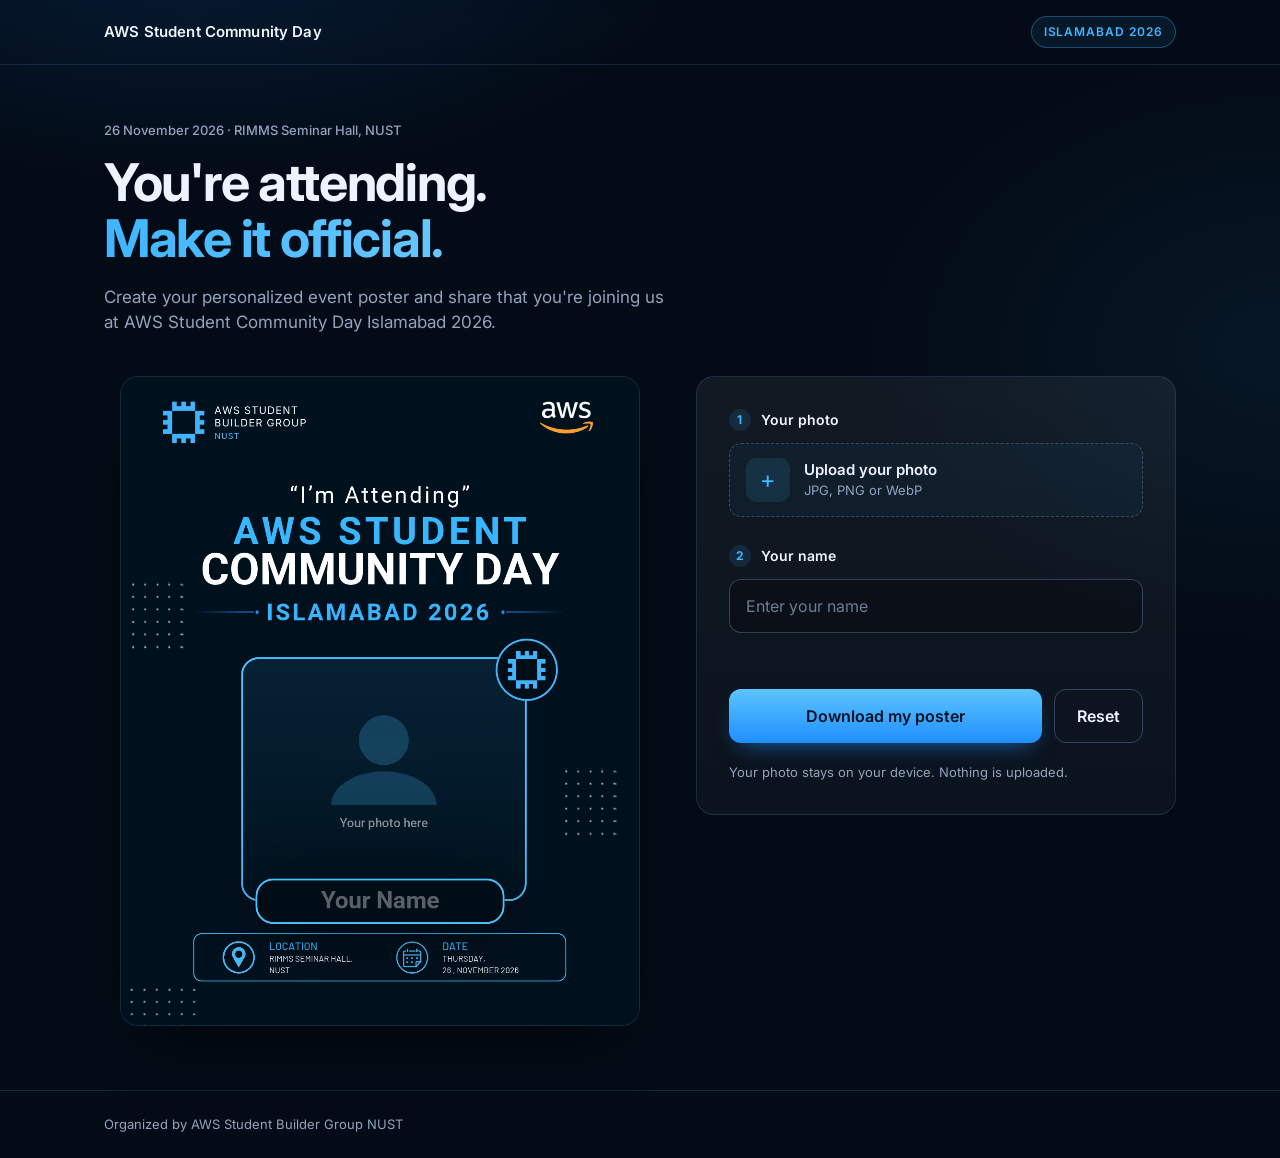
==== scd-poster/index.html @ babbc4ca "feat: add SCD Islamabad 2026 attendee poster generator at /scd-poster" ====
<!doctype html>
<html lang="en">
<head>
  <meta charset="utf-8">
  <script>
    /* Relative asset paths need a trailing slash: /scd-poster -> /scd-poster/ */
    if (/\/scd-poster$/.test(location.pathname)) {
      location.replace(location.pathname + '/' + location.search + location.hash);
    }
  </script>
  <meta name="viewport" content="width=device-width, initial-scale=1">
  <title>I'm Attending · AWS Student Community Day Islamabad 2026</title>
  <meta name="description" content="Create your personalized “I'm Attending” poster for AWS Student Community Day Islamabad 2026.">
  <meta name="theme-color" content="#030b16">
  <meta property="og:title" content="I'm attending AWS Student Community Day Islamabad 2026">
  <meta property="og:description" content="Create your personalized event poster in seconds.">
  <link rel="icon" href="../images/favicon.svg" type="image/svg+xml">

  <link rel="preload" href="assets/poster-background.png" as="image">
  <link rel="preload" href="assets/poster-overlay.png" as="image">

  <link rel="preconnect" href="https://fonts.googleapis.com">
  <link rel="preconnect" href="https://fonts.gstatic.com" crossorigin>
  <link rel="stylesheet" href="https://fonts.googleapis.com/css2?family=Inter:wght@400;500;600;700&family=Roboto:wght@700&display=swap">

  <link rel="stylesheet" href="style.css">
  <script src="script.js" defer></script>
</head>
<body>
  <header class="site-header">
    <div class="container header-inner">
      <a class="brand" href="../">AWS Student Community Day</a>
      <span class="event-tag">Islamabad 2026</span>
    </div>
  </header>

  <main class="container">
    <section class="intro">
      <p class="eyebrow">26 November 2026 · RIMMS Seminar Hall, NUST</p>
      <h1>You're attending. <span>Make it official.</span></h1>
      <p class="lede">Create your personalized event poster and share that you're joining us at AWS Student Community Day Islamabad 2026.</p>
    </section>

    <section class="generator" aria-label="Poster generator">
      <div class="preview">
        <div class="poster-frame" id="posterFrame">
          <canvas id="posterCanvas" width="1080" height="1350" role="img" aria-label="Preview of your personalized poster"></canvas>
          <div class="photo-handle" id="photoHandle" tabindex="0" role="button" aria-label="Upload your photo"></div>
        </div>
      </div>

      <form class="panel" id="posterForm" novalidate>
        <div class="field">
          <span class="field-label" id="photoLabel"><span class="step">1</span> Your photo</span>
          <input type="file" id="photoInput" class="visually-hidden" accept="image/jpeg,image/png,image/webp" tabindex="-1" aria-labelledby="photoLabel">

          <button type="button" class="upload" id="uploadButton">
            <span class="upload-icon" aria-hidden="true">+</span>
            <span class="upload-text">
              <strong>Upload your photo</strong>
              <small>JPG, PNG or WebP</small>
            </span>
          </button>

          <div class="upload-filled" id="uploadFilled" hidden>
            <img id="photoThumb" alt="" width="48" height="48">
            <span class="upload-text">
              <strong>Photo added</strong>
              <small id="photoFileName"></small>
            </span>
            <button type="button" class="btn-ghost" id="changePhotoButton">Change</button>
          </div>

          <p class="hint" id="positionHint" hidden>
            Drag the photo on the poster to adjust it.
            <button type="button" class="link-button" id="recenterButton">Re-center</button>
          </p>
        </div>

        <div class="field">
          <label class="field-label" for="nameInput"><span class="step">2</span> Your name</label>
          <input type="text" id="nameInput" class="text-input" placeholder="Enter your name" maxlength="40" autocomplete="name" autocapitalize="words" spellcheck="false" enterkeyhint="done" aria-describedby="formMessage">
        </div>

        <p class="message" id="formMessage" role="status" aria-live="polite"></p>

        <div class="actions">
          <button type="submit" class="btn-primary" id="downloadButton">Download my poster</button>
          <button type="button" class="btn-secondary" id="resetButton">Reset</button>
        </div>

        <p class="privacy">Your photo stays on your device. Nothing is uploaded.</p>
      </form>
    </section>
  </main>

  <footer class="site-footer">
    <div class="container">Organized by AWS Student Builder Group NUST</div>
  </footer>
</body>
</html>
---- scd-poster/style.css ----
:root {
  --bg: #030b16;
  --bg-2: #071526;
  --surface: rgba(255, 255, 255, 0.035);
  --surface-2: rgba(255, 255, 255, 0.06);
  --border: rgba(148, 190, 255, 0.14);
  --border-strong: rgba(148, 190, 255, 0.28);
  --text: #eef4ff;
  --muted: #93a4bd;
  --accent: #3fb6ff;
  --accent-2: #1f8fff;
  --error: #ff8a8a;
  --success: #6ee7a8;
  --radius: 18px;
  --radius-sm: 12px;
  --font: 'Inter', system-ui, -apple-system, 'Segoe UI', Roboto, sans-serif;
}

*,
*::before,
*::after {
  box-sizing: border-box;
}

html {
  -webkit-text-size-adjust: 100%;
}

body {
  margin: 0;
  min-height: 100vh;
  font-family: var(--font);
  color: var(--text);
  background:
    radial-gradient(900px 500px at 15% -10%, rgba(31, 143, 255, 0.16), transparent 60%),
    radial-gradient(700px 500px at 100% 30%, rgba(63, 182, 255, 0.07), transparent 60%),
    var(--bg);
  line-height: 1.5;
  overflow-x: hidden;
  -webkit-font-smoothing: antialiased;
}

[hidden] {
  display: none !important;
}

button,
input {
  font: inherit;
  color: inherit;
}

button {
  cursor: pointer;
}

:focus-visible {
  outline: 2px solid var(--accent);
  outline-offset: 3px;
}

.visually-hidden {
  position: absolute;
  width: 1px;
  height: 1px;
  margin: -1px;
  padding: 0;
  overflow: hidden;
  clip: rect(0 0 0 0);
  white-space: nowrap;
  border: 0;
}

.container {
  width: 100%;
  max-width: 1120px;
  margin: 0 auto;
  padding: 0 24px;
}

/* ---------- Header ---------- */

.site-header {
  border-bottom: 1px solid var(--border);
  backdrop-filter: blur(8px);
}

.header-inner {
  display: flex;
  align-items: center;
  justify-content: space-between;
  gap: 16px;
  height: 64px;
}

.brand {
  font-weight: 600;
  font-size: 15px;
  letter-spacing: 0.01em;
  color: var(--text);
  text-decoration: none;
}

.event-tag {
  font-size: 12px;
  font-weight: 600;
  letter-spacing: 0.08em;
  text-transform: uppercase;
  color: var(--accent);
  padding: 6px 12px;
  border: 1px solid rgba(63, 182, 255, 0.35);
  border-radius: 999px;
  background: rgba(63, 182, 255, 0.08);
  white-space: nowrap;
}

/* ---------- Intro ---------- */

.intro {
  padding: 56px 0 40px;
  max-width: 680px;
  animation: rise 0.6s ease both;
}

.eyebrow {
  margin: 0 0 14px;
  font-size: 13px;
  font-weight: 500;
  color: var(--muted);
}

h1 {
  margin: 0;
  font-size: clamp(32px, 5vw, 52px);
  line-height: 1.08;
  letter-spacing: -0.025em;
  font-weight: 700;
}

h1 span {
  display: block;
  background: linear-gradient(90deg, var(--accent), #8fd6ff);
  -webkit-background-clip: text;
  background-clip: text;
  color: transparent;
}

.lede {
  margin: 18px 0 0;
  font-size: 17px;
  color: var(--muted);
  max-width: 560px;
}

/* ---------- Generator layout ---------- */

.generator {
  display: grid;
  grid-template-columns: minmax(0, 1.15fr) minmax(0, 1fr);
  gap: 40px;
  align-items: start;
  padding-bottom: 64px;
  animation: rise 0.6s 0.08s ease both;
}

/* ---------- Preview ---------- */

.preview {
  position: sticky;
  top: 24px;
}

.poster-frame {
  position: relative;
  aspect-ratio: 1080 / 1350;
  width: 100%;
  /* Keep the whole poster visible on short laptop screens (4:5 ratio). */
  max-width: min(520px, calc((100vh - 48px) * 0.8));
  margin: 0 auto;
  border-radius: var(--radius);
  overflow: hidden;
  border: 1px solid var(--border);
  background: #00111e;
  box-shadow: 0 30px 60px -30px rgba(0, 0, 0, 0.7);
}

.poster-frame canvas {
  display: block;
  width: 100%;
  height: 100%;
  opacity: 0;
  transition: opacity 0.4s ease;
}

.poster-frame.is-ready canvas {
  opacity: 1;
}

.poster-frame.is-loading::after {
  content: '';
  position: absolute;
  left: 50%;
  top: 62%;
  width: 36px;
  height: 36px;
  margin: -18px 0 0 -18px;
  border-radius: 50%;
  border: 3px solid rgba(255, 255, 255, 0.15);
  border-top-color: var(--accent);
  animation: spin 0.8s linear infinite;
}

/* Matches the photo frame on the poster: x 252, y 585, 592 x 504 on 1080 x 1350 */
.photo-handle {
  position: absolute;
  left: 23.333%;
  top: 43.333%;
  width: 54.815%;
  height: 37.333%;
  border-radius: 6%;
  cursor: pointer;
  touch-action: none;
  transition: background-color 0.2s ease;
}

.poster-frame:not(.has-photo) .photo-handle:hover {
  background: rgba(63, 182, 255, 0.06);
}

.poster-frame.has-photo .photo-handle {
  cursor: grab;
}

.poster-frame.is-dragging .photo-handle {
  cursor: grabbing;
}

.photo-handle:focus-visible {
  outline-offset: -2px;
}

/* ---------- Panel ---------- */

.panel {
  display: flex;
  flex-direction: column;
  gap: 28px;
  padding: 32px;
  border-radius: var(--radius);
  background: linear-gradient(180deg, var(--surface-2), var(--surface));
  border: 1px solid var(--border);
}

.field {
  display: flex;
  flex-direction: column;
  gap: 12px;
}

.field-label {
  display: flex;
  align-items: center;
  gap: 10px;
  font-size: 14px;
  font-weight: 600;
}

.step {
  display: inline-grid;
  place-items: center;
  width: 22px;
  height: 22px;
  border-radius: 50%;
  font-size: 12px;
  font-weight: 700;
  color: var(--accent);
  background: rgba(63, 182, 255, 0.12);
}

.upload,
.upload-filled {
  display: flex;
  align-items: center;
  gap: 14px;
  width: 100%;
  min-height: 72px;
  padding: 14px 16px;
  border-radius: var(--radius-sm);
  text-align: left;
}

.upload {
  border: 1.5px dashed var(--border-strong);
  background: rgba(63, 182, 255, 0.04);
  transition: border-color 0.2s ease, background-color 0.2s ease;
}

.upload:hover {
  border-color: var(--accent);
  background: rgba(63, 182, 255, 0.08);
}

.upload-icon {
  display: grid;
  place-items: center;
  flex: none;
  width: 44px;
  height: 44px;
  border-radius: 10px;
  font-size: 24px;
  font-weight: 400;
  line-height: 1;
  color: var(--accent);
  background: rgba(63, 182, 255, 0.12);
}

.upload-text {
  display: flex;
  flex-direction: column;
  min-width: 0;
  flex: 1;
}

.upload-text strong {
  font-size: 15px;
  font-weight: 600;
}

.upload-text small {
  font-size: 13px;
  color: var(--muted);
  overflow: hidden;
  text-overflow: ellipsis;
  white-space: nowrap;
}

.upload-filled {
  border: 1px solid rgba(63, 182, 255, 0.35);
  background: rgba(63, 182, 255, 0.07);
}

.upload-filled img {
  flex: none;
  width: 48px;
  height: 48px;
  border-radius: 10px;
  object-fit: cover;
  border: 1px solid var(--border-strong);
}

.btn-ghost {
  flex: none;
  min-height: 40px;
  padding: 0 14px;
  border-radius: 10px;
  border: 1px solid var(--border-strong);
  background: transparent;
  font-size: 14px;
  font-weight: 500;
  transition: background-color 0.2s ease;
}

.btn-ghost:hover {
  background: var(--surface-2);
}

.hint {
  margin: 0;
  font-size: 13px;
  color: var(--muted);
}

.link-button {
  padding: 0;
  margin-left: 4px;
  border: 0;
  background: none;
  color: var(--accent);
  font-size: 13px;
  font-weight: 500;
  text-decoration: underline;
  text-underline-offset: 3px;
}

.text-input {
  width: 100%;
  height: 54px;
  padding: 0 16px;
  border-radius: var(--radius-sm);
  border: 1px solid var(--border-strong);
  background: rgba(0, 0, 0, 0.25);
  font-size: 16px; /* 16px prevents iOS zoom on focus */
  transition: border-color 0.2s ease, box-shadow 0.2s ease;
}

.text-input::placeholder {
  color: #6b7c94;
}

.text-input:focus {
  outline: none;
  border-color: var(--accent);
  box-shadow: 0 0 0 3px rgba(63, 182, 255, 0.2);
}

.message {
  margin: -12px 0 0;
  min-height: 20px;
  font-size: 14px;
  font-weight: 500;
}

.message[data-type='error'] {
  color: var(--error);
}

.message[data-type='success'] {
  color: var(--success);
}

.actions {
  display: flex;
  gap: 12px;
  margin-top: -8px;
}

.btn-primary,
.btn-secondary {
  min-height: 54px;
  border-radius: var(--radius-sm);
  font-size: 16px;
  font-weight: 600;
  transition: transform 0.15s ease, filter 0.2s ease, background-color 0.2s ease;
}

.btn-primary {
  flex: 1;
  border: 0;
  color: #021120;
  background: linear-gradient(180deg, #5cc4ff, var(--accent-2));
  box-shadow: 0 10px 24px -12px rgba(31, 143, 255, 0.8);
}

.btn-primary:hover {
  filter: brightness(1.07);
}

.btn-primary:active,
.btn-secondary:active {
  transform: translateY(1px);
}

.btn-primary:disabled {
  opacity: 0.7;
  cursor: progress;
}

.btn-secondary {
  padding: 0 22px;
  border: 1px solid var(--border-strong);
  background: transparent;
}

.btn-secondary:hover {
  background: var(--surface-2);
}

.privacy {
  margin: -8px 0 0;
  font-size: 13px;
  color: var(--muted);
}

/* ---------- Footer ---------- */

.site-footer {
  border-top: 1px solid var(--border);
  padding: 24px 0;
  font-size: 13px;
  color: var(--muted);
}

/* ---------- Motion ---------- */

@keyframes rise {
  from {
    opacity: 0;
    transform: translateY(12px);
  }
  to {
    opacity: 1;
    transform: none;
  }
}

@keyframes spin {
  to {
    transform: rotate(360deg);
  }
}

@media (prefers-reduced-motion: reduce) {
  *,
  *::before,
  *::after {
    animation: none !important;
    transition: none !important;
  }
}

/* ---------- Responsive ---------- */

@media (max-width: 880px) {
  .generator {
    grid-template-columns: 1fr;
    gap: 24px;
  }

  .preview {
    position: static;
  }

  .poster-frame {
    max-width: 520px;
  }

  .intro {
    padding: 36px 0 28px;
  }
}

@media (max-width: 520px) {
  .container {
    padding: 0 16px;
  }

  .header-inner {
    height: 56px;
  }

  .brand {
    font-size: 13px;
    white-space: nowrap;
  }

  .event-tag {
    font-size: 11px;
    padding: 5px 10px;
  }

  .intro {
    padding: 28px 0 22px;
  }

  .lede {
    font-size: 15px;
  }

  .panel {
    padding: 22px 18px;
    gap: 24px;
  }

  .poster-frame {
    border-radius: 14px;
  }

  .generator {
    padding-bottom: 40px;
  }
}
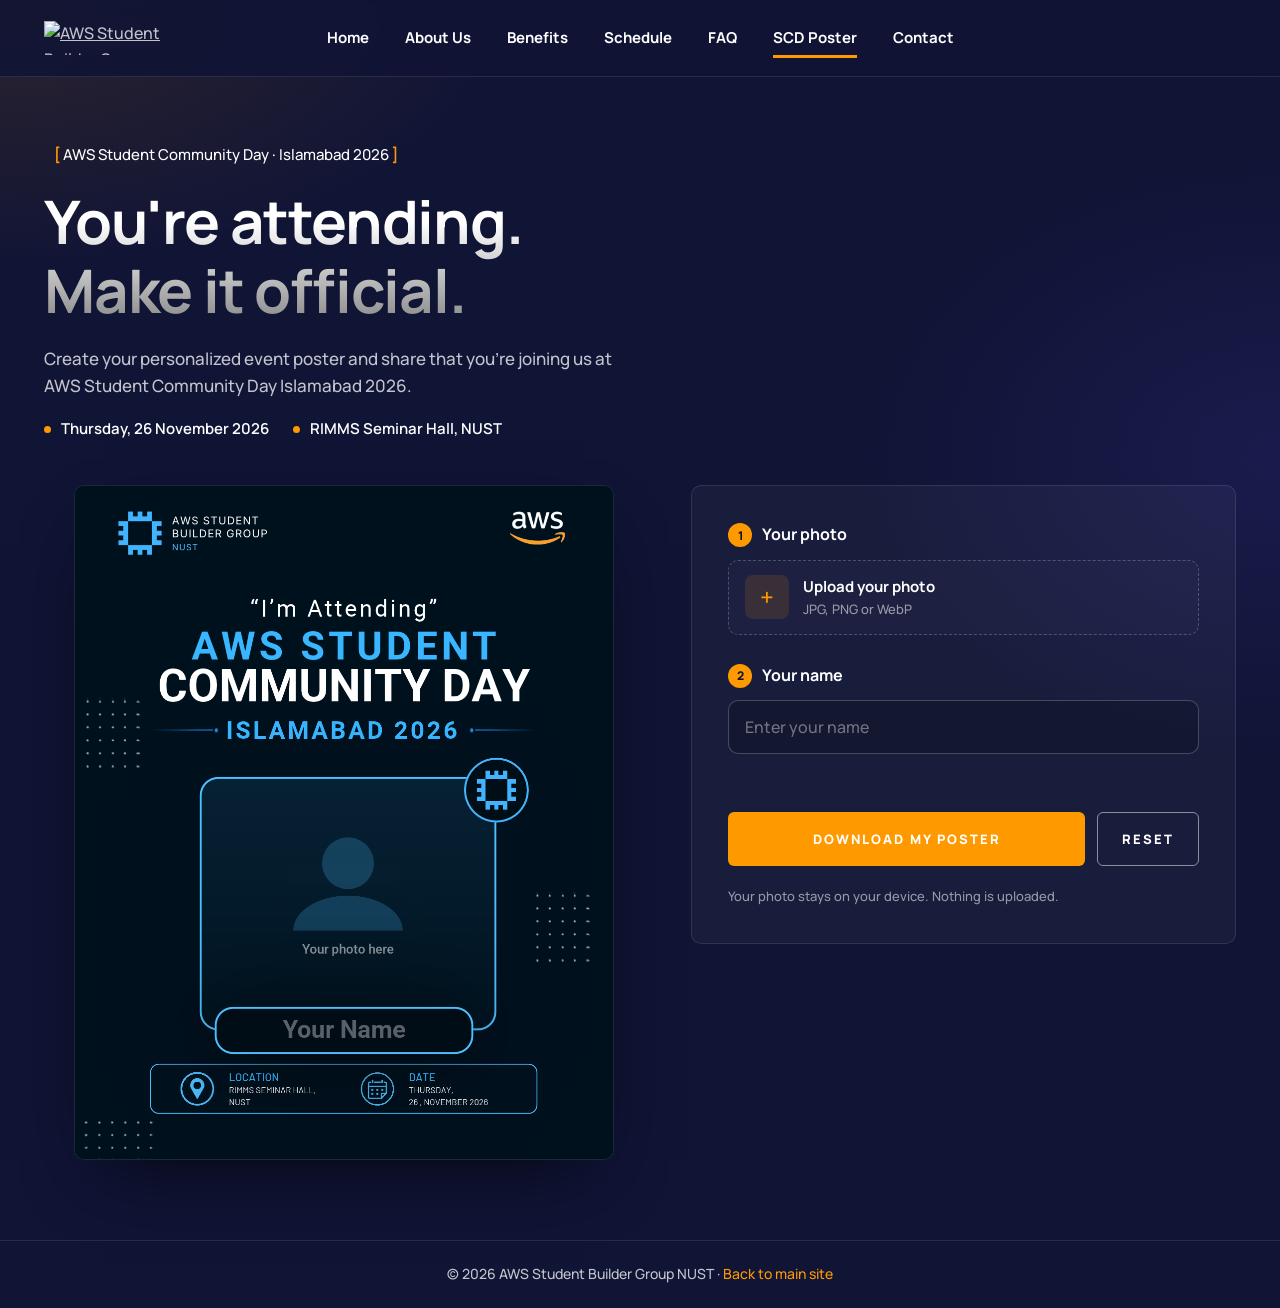
==== commit faf451f3: "feat: link SCD poster from main menu and match site theme" ====
--- a/scd-poster/index.html
+++ b/scd-poster/index.html
@@ -11,7 +11,7 @@
   <meta name="viewport" content="width=device-width, initial-scale=1">
   <title>I'm Attending · AWS Student Community Day Islamabad 2026</title>
   <meta name="description" content="Create your personalized “I'm Attending” poster for AWS Student Community Day Islamabad 2026.">
-  <meta name="theme-color" content="#030b16">
+  <meta name="theme-color" content="#101435">
   <meta property="og:title" content="I'm attending AWS Student Community Day Islamabad 2026">
   <meta property="og:description" content="Create your personalized event poster in seconds.">
   <link rel="icon" href="../images/favicon.svg" type="image/svg+xml">
@@ -21,24 +21,45 @@
 
   <link rel="preconnect" href="https://fonts.googleapis.com">
   <link rel="preconnect" href="https://fonts.gstatic.com" crossorigin>
-  <link rel="stylesheet" href="https://fonts.googleapis.com/css2?family=Inter:wght@400;500;600;700&family=Roboto:wght@700&display=swap">
+  <link rel="stylesheet" href="https://fonts.googleapis.com/css2?family=Manrope:wght@400;500;600;700;800&family=Roboto:wght@700&display=swap">
 
   <link rel="stylesheet" href="style.css">
   <script src="script.js" defer></script>
 </head>
 <body>
-  <header class="site-header">
+  <header class="site-header" id="siteHeader">
     <div class="container header-inner">
-      <a class="brand" href="../">AWS Student Community Day</a>
-      <span class="event-tag">Islamabad 2026</span>
+      <a class="logo" href="../">
+        <img src="../images/logo.svg" alt="AWS Student Builder Group NUST" width="220" height="59">
+      </a>
+
+      <nav class="site-nav" aria-label="Main">
+        <ul id="mainmenu">
+          <li><a href="../#section-hero">Home</a></li>
+          <li><a href="../#section-about">About Us</a></li>
+          <li><a href="../#section-why-attend">Benefits</a></li>
+          <li><a href="../#section-schedule">Schedule</a></li>
+          <li><a href="../#section-faq">FAQ</a></li>
+          <li><a class="active" href="./" aria-current="page">SCD Poster</a></li>
+          <li><a href="../#section-contact">Contact</a></li>
+        </ul>
+      </nav>
+
+      <button type="button" class="menu-btn" id="menuButton" aria-label="Open menu" aria-expanded="false" aria-controls="mainmenu">
+        <span></span>
+      </button>
     </div>
   </header>
 
   <main class="container">
     <section class="intro">
-      <p class="eyebrow">26 November 2026 · RIMMS Seminar Hall, NUST</p>
-      <h1>You're attending. <span>Make it official.</span></h1>
+      <div class="subtitle">AWS Student Community Day · Islamabad 2026</div>
+      <h1>You're attending.<br>Make it official.</h1>
       <p class="lede">Create your personalized event poster and share that you're joining us at AWS Student Community Day Islamabad 2026.</p>
+      <p class="event-meta">
+        <span><span class="dot" aria-hidden="true"></span>Thursday, 26 November 2026</span>
+        <span><span class="dot" aria-hidden="true"></span>RIMMS Seminar Hall, NUST</span>
+      </p>
     </section>
 
     <section class="generator" aria-label="Poster generator">
@@ -95,7 +116,9 @@
   </main>
 
   <footer class="site-footer">
-    <div class="container">Organized by AWS Student Builder Group NUST</div>
+    <div class="container">
+      © 2026 AWS Student Builder Group NUST · <a href="../">Back to main site</a>
+    </div>
   </footer>
 </body>
 </html>
--- a/scd-poster/style.css
+++ b/scd-poster/style.css
@@ -1,19 +1,26 @@
+/*
+ * Theme matches the main site (css/style.css + css/colors/aws-orange.css):
+ * Manrope, AWS orange #FF9900 accents, deep navy #101435 background,
+ * gradient headings, [ bracket ] subtitles and uppercase buttons.
+ */
 :root {
-  --bg: #030b16;
-  --bg-2: #071526;
-  --surface: rgba(255, 255, 255, 0.035);
-  --surface-2: rgba(255, 255, 255, 0.06);
-  --border: rgba(148, 190, 255, 0.14);
-  --border-strong: rgba(148, 190, 255, 0.28);
-  --text: #eef4ff;
-  --muted: #93a4bd;
-  --accent: #3fb6ff;
-  --accent-2: #1f8fff;
-  --error: #ff8a8a;
-  --success: #6ee7a8;
-  --radius: 18px;
-  --radius-sm: 12px;
-  --font: 'Inter', system-ui, -apple-system, 'Segoe UI', Roboto, sans-serif;
+  --primary: #ff9900;
+  --primary-rgb: 255, 153, 0;
+  --secondary: #ec7211;
+  --bg: #101435;
+  --bg-2: #1a1e42;
+  --surface: rgba(255, 255, 255, 0.04);
+  --border: rgba(255, 255, 255, 0.1);
+  --border-strong: rgba(255, 255, 255, 0.22);
+  --heading: #ffffff;
+  --text: rgba(255, 255, 255, 0.75);
+  --muted: rgba(255, 255, 255, 0.55);
+  --error: #ff8a7a;
+  --success: #7ee2a8;
+  --radius: 10px;
+  --btn-radius: 6px;
+  --font: 'Manrope', Helvetica, Arial, sans-serif;
+  --gradient-text: 0deg, #888888 0%, #ffffff 75%;
 }
 
 *,
@@ -30,18 +37,24 @@
   margin: 0;
   min-height: 100vh;
   font-family: var(--font);
+  font-size: 16px;
+  font-weight: 500;
   color: var(--text);
   background:
-    radial-gradient(900px 500px at 15% -10%, rgba(31, 143, 255, 0.16), transparent 60%),
-    radial-gradient(700px 500px at 100% 30%, rgba(63, 182, 255, 0.07), transparent 60%),
+    radial-gradient(800px 420px at 0% 0%, rgba(var(--primary-rgb), 0.12), transparent 65%),
+    radial-gradient(700px 500px at 100% 35%, rgba(90, 70, 220, 0.14), transparent 60%),
     var(--bg);
-  line-height: 1.5;
+  line-height: 1.6;
   overflow-x: hidden;
   -webkit-font-smoothing: antialiased;
 }
 
 [hidden] {
   display: none !important;
+}
+
+a {
+  color: inherit;
 }
 
 button,
@@ -55,7 +68,7 @@
 }
 
 :focus-visible {
-  outline: 2px solid var(--accent);
+  outline: 2px solid var(--primary);
   outline-offset: 3px;
 }
 
@@ -73,93 +86,212 @@
 
 .container {
   width: 100%;
-  max-width: 1120px;
+  max-width: 1240px;
   margin: 0 auto;
   padding: 0 24px;
 }
 
-/* ---------- Header ---------- */
+/* ---------- Header (mirrors the main site menu) ---------- */
 
 .site-header {
+  position: sticky;
+  top: 0;
+  z-index: 10;
+  background: rgba(16, 20, 53, 0.88);
+  backdrop-filter: blur(10px);
+  -webkit-backdrop-filter: blur(10px);
   border-bottom: 1px solid var(--border);
-  backdrop-filter: blur(8px);
-}
-
+}
+
+/* logo | centered menu | (menu button on mobile), same as the site header */
 .header-inner {
+  display: grid;
+  grid-template-columns: 1fr auto 1fr;
+  align-items: center;
+  gap: 24px;
+  height: 76px;
+}
+
+.logo {
+  display: block;
+  justify-self: start;
+}
+
+.logo img {
+  display: block;
+  width: 124px;
+  height: auto;
+}
+
+.menu-btn {
+  justify-self: end;
+}
+
+#mainmenu {
   display: flex;
-  align-items: center;
-  justify-content: space-between;
-  gap: 16px;
-  height: 64px;
-}
-
-.brand {
-  font-weight: 600;
+  gap: 36px;
+  margin: 0;
+  padding: 0;
+  list-style: none;
+}
+
+#mainmenu a {
+  position: relative;
+  display: inline-block;
+  padding: 26px 0;
   font-size: 15px;
-  letter-spacing: 0.01em;
-  color: var(--text);
+  font-weight: 700;
+  color: #ffffff;
   text-decoration: none;
 }
 
-.event-tag {
-  font-size: 12px;
-  font-weight: 600;
-  letter-spacing: 0.08em;
-  text-transform: uppercase;
-  color: var(--accent);
-  padding: 6px 12px;
-  border: 1px solid rgba(63, 182, 255, 0.35);
-  border-radius: 999px;
-  background: rgba(63, 182, 255, 0.08);
-  white-space: nowrap;
+#mainmenu a::before {
+  content: '';
+  position: absolute;
+  left: 0;
+  bottom: 18px;
+  width: 0;
+  height: 3px;
+  background: var(--primary);
+  transition: width 0.3s ease;
+}
+
+#mainmenu a:hover::before,
+#mainmenu a.active::before {
+  width: 100%;
+}
+
+.menu-btn {
+  display: none;
+  position: relative;
+  width: 44px;
+  height: 44px;
+  margin-right: -8px;
+  border: 0;
+  background: transparent;
+}
+
+.menu-btn span,
+.menu-btn span::before,
+.menu-btn span::after {
+  position: absolute;
+  left: 11px;
+  width: 22px;
+  height: 2px;
+  border-radius: 2px;
+  background: #ffffff;
+  transition: transform 0.25s ease, opacity 0.2s ease;
+}
+
+.menu-btn span {
+  top: 21px;
+}
+
+.menu-btn span::before,
+.menu-btn span::after {
+  content: '';
+  left: 0;
+}
+
+.menu-btn span::before {
+  top: -7px;
+}
+
+.menu-btn span::after {
+  top: 7px;
+}
+
+.menu-open .menu-btn span {
+  background: transparent;
+}
+
+.menu-open .menu-btn span::before {
+  transform: translateY(7px) rotate(45deg);
+}
+
+.menu-open .menu-btn span::after {
+  transform: translateY(-7px) rotate(-45deg);
 }
 
 /* ---------- Intro ---------- */
 
 .intro {
-  padding: 56px 0 40px;
-  max-width: 680px;
+  padding: 64px 0 44px;
+  max-width: 720px;
   animation: rise 0.6s ease both;
 }
 
-.eyebrow {
-  margin: 0 0 14px;
-  font-size: 13px;
+.subtitle {
+  display: inline-block;
+  margin-bottom: 18px;
+  padding: 2px 10px;
+  font-size: 15px;
   font-weight: 500;
-  color: var(--muted);
+  color: #ffffff;
+}
+
+.subtitle::before {
+  content: '[ ';
+  color: var(--primary);
+  font-weight: 700;
+}
+
+.subtitle::after {
+  content: ' ]';
+  color: var(--primary);
+  font-weight: 700;
 }
 
 h1 {
   margin: 0;
-  font-size: clamp(32px, 5vw, 52px);
-  line-height: 1.08;
-  letter-spacing: -0.025em;
+  font-size: clamp(36px, 5.4vw, 60px);
   font-weight: 700;
-}
-
-h1 span {
-  display: block;
-  background: linear-gradient(90deg, var(--accent), #8fd6ff);
+  line-height: 1.15;
+  letter-spacing: -0.02em;
+  color: var(--heading);
+  background: linear-gradient(var(--gradient-text));
   -webkit-background-clip: text;
   background-clip: text;
-  color: transparent;
+  -webkit-text-fill-color: transparent;
 }
 
 .lede {
+  margin: 20px 0 0;
+  max-width: 580px;
+  font-size: 17px;
+}
+
+.event-meta {
+  display: flex;
+  flex-wrap: wrap;
+  gap: 8px 24px;
   margin: 18px 0 0;
-  font-size: 17px;
-  color: var(--muted);
-  max-width: 560px;
+  font-size: 15px;
+  font-weight: 600;
+  color: #ffffff;
+}
+
+.event-meta > span {
+  display: inline-flex;
+  align-items: center;
+  gap: 10px;
+}
+
+.dot {
+  width: 7px;
+  height: 7px;
+  border-radius: 50%;
+  background: var(--primary);
 }
 
 /* ---------- Generator layout ---------- */
 
 .generator {
   display: grid;
-  grid-template-columns: minmax(0, 1.15fr) minmax(0, 1fr);
-  gap: 40px;
+  grid-template-columns: minmax(0, 1.1fr) minmax(0, 1fr);
+  gap: 48px;
   align-items: start;
-  padding-bottom: 64px;
+  padding-bottom: 80px;
   animation: rise 0.6s 0.08s ease both;
 }
 
@@ -167,7 +299,7 @@
 
 .preview {
   position: sticky;
-  top: 24px;
+  top: 100px;
 }
 
 .poster-frame {
@@ -175,13 +307,13 @@
   aspect-ratio: 1080 / 1350;
   width: 100%;
   /* Keep the whole poster visible on short laptop screens (4:5 ratio). */
-  max-width: min(520px, calc((100vh - 48px) * 0.8));
+  max-width: min(540px, calc((100vh - 124px) * 0.8));
   margin: 0 auto;
   border-radius: var(--radius);
   overflow: hidden;
   border: 1px solid var(--border);
   background: #00111e;
-  box-shadow: 0 30px 60px -30px rgba(0, 0, 0, 0.7);
+  box-shadow: 0 30px 70px -30px rgba(0, 0, 0, 0.75);
 }
 
 .poster-frame canvas {
@@ -206,7 +338,7 @@
   margin: -18px 0 0 -18px;
   border-radius: 50%;
   border: 3px solid rgba(255, 255, 255, 0.15);
-  border-top-color: var(--accent);
+  border-top-color: var(--primary);
   animation: spin 0.8s linear infinite;
 }
 
@@ -224,7 +356,7 @@
 }
 
 .poster-frame:not(.has-photo) .photo-handle:hover {
-  background: rgba(63, 182, 255, 0.06);
+  background: rgba(255, 255, 255, 0.05);
 }
 
 .poster-frame.has-photo .photo-handle {
@@ -245,10 +377,12 @@
   display: flex;
   flex-direction: column;
   gap: 28px;
-  padding: 32px;
+  padding: 36px;
   border-radius: var(--radius);
-  background: linear-gradient(180deg, var(--surface-2), var(--surface));
+  background: var(--surface);
   border: 1px solid var(--border);
+  backdrop-filter: blur(8px);
+  -webkit-backdrop-filter: blur(8px);
 }
 
 .field {
@@ -261,20 +395,21 @@
   display: flex;
   align-items: center;
   gap: 10px;
-  font-size: 14px;
-  font-weight: 600;
+  font-size: 16px;
+  font-weight: 700;
+  color: #ffffff;
 }
 
 .step {
   display: inline-grid;
   place-items: center;
-  width: 22px;
-  height: 22px;
+  width: 24px;
+  height: 24px;
   border-radius: 50%;
   font-size: 12px;
-  font-weight: 700;
-  color: var(--accent);
-  background: rgba(63, 182, 255, 0.12);
+  font-weight: 800;
+  color: var(--bg);
+  background: var(--primary);
 }
 
 .upload,
@@ -283,21 +418,21 @@
   align-items: center;
   gap: 14px;
   width: 100%;
-  min-height: 72px;
+  min-height: 74px;
   padding: 14px 16px;
-  border-radius: var(--radius-sm);
+  border-radius: var(--radius);
   text-align: left;
 }
 
 .upload {
   border: 1.5px dashed var(--border-strong);
-  background: rgba(63, 182, 255, 0.04);
+  background: rgba(255, 255, 255, 0.02);
   transition: border-color 0.2s ease, background-color 0.2s ease;
 }
 
 .upload:hover {
-  border-color: var(--accent);
-  background: rgba(63, 182, 255, 0.08);
+  border-color: var(--primary);
+  background: rgba(var(--primary-rgb), 0.06);
 }
 
 .upload-icon {
@@ -306,12 +441,12 @@
   flex: none;
   width: 44px;
   height: 44px;
-  border-radius: 10px;
+  border-radius: 8px;
   font-size: 24px;
-  font-weight: 400;
+  font-weight: 500;
   line-height: 1;
-  color: var(--accent);
-  background: rgba(63, 182, 255, 0.12);
+  color: var(--primary);
+  background: rgba(var(--primary-rgb), 0.12);
 }
 
 .upload-text {
@@ -323,7 +458,8 @@
 
 .upload-text strong {
   font-size: 15px;
-  font-weight: 600;
+  font-weight: 700;
+  color: #ffffff;
 }
 
 .upload-text small {
@@ -335,15 +471,15 @@
 }
 
 .upload-filled {
-  border: 1px solid rgba(63, 182, 255, 0.35);
-  background: rgba(63, 182, 255, 0.07);
+  border: 1px solid rgba(var(--primary-rgb), 0.45);
+  background: rgba(var(--primary-rgb), 0.06);
 }
 
 .upload-filled img {
   flex: none;
   width: 48px;
   height: 48px;
-  border-radius: 10px;
+  border-radius: 8px;
   object-fit: cover;
   border: 1px solid var(--border-strong);
 }
@@ -352,21 +488,25 @@
   flex: none;
   min-height: 40px;
   padding: 0 14px;
-  border-radius: 10px;
-  border: 1px solid var(--border-strong);
+  border-radius: var(--btn-radius);
+  border: 1px solid rgba(255, 255, 255, 0.5);
   background: transparent;
-  font-size: 14px;
-  font-weight: 500;
-  transition: background-color 0.2s ease;
+  font-size: 12px;
+  font-weight: 800;
+  letter-spacing: 1.5px;
+  text-transform: uppercase;
+  color: #ffffff;
+  transition: background-color 0.2s ease, border-color 0.2s ease;
 }
 
 .btn-ghost:hover {
-  background: var(--surface-2);
+  border-color: #ffffff;
+  background: rgba(255, 255, 255, 0.08);
 }
 
 .hint {
   margin: 0;
-  font-size: 13px;
+  font-size: 14px;
   color: var(--muted);
 }
 
@@ -375,9 +515,9 @@
   margin-left: 4px;
   border: 0;
   background: none;
-  color: var(--accent);
-  font-size: 13px;
-  font-weight: 500;
+  color: var(--primary);
+  font-size: 14px;
+  font-weight: 700;
   text-decoration: underline;
   text-underline-offset: 3px;
 }
@@ -386,28 +526,31 @@
   width: 100%;
   height: 54px;
   padding: 0 16px;
-  border-radius: var(--radius-sm);
+  border-radius: var(--radius);
   border: 1px solid var(--border-strong);
-  background: rgba(0, 0, 0, 0.25);
+  background: rgba(0, 0, 0, 0.2);
   font-size: 16px; /* 16px prevents iOS zoom on focus */
+  font-weight: 600;
+  color: #ffffff;
   transition: border-color 0.2s ease, box-shadow 0.2s ease;
 }
 
 .text-input::placeholder {
-  color: #6b7c94;
+  color: rgba(255, 255, 255, 0.4);
+  font-weight: 500;
 }
 
 .text-input:focus {
   outline: none;
-  border-color: var(--accent);
-  box-shadow: 0 0 0 3px rgba(63, 182, 255, 0.2);
+  border-color: var(--primary);
+  box-shadow: 0 0 0 3px rgba(var(--primary-rgb), 0.2);
 }
 
 .message {
   margin: -12px 0 0;
-  min-height: 20px;
+  min-height: 22px;
   font-size: 14px;
-  font-weight: 500;
+  font-weight: 600;
 }
 
 .message[data-type='error'] {
@@ -424,25 +567,28 @@
   margin-top: -8px;
 }
 
+/* Same look as the site's .btn-main / .btn-line */
 .btn-primary,
 .btn-secondary {
   min-height: 54px;
-  border-radius: var(--radius-sm);
-  font-size: 16px;
-  font-weight: 600;
-  transition: transform 0.15s ease, filter 0.2s ease, background-color 0.2s ease;
+  padding: 0 24px;
+  border-radius: var(--btn-radius);
+  font-size: 13px;
+  font-weight: 800;
+  letter-spacing: 2px;
+  text-transform: uppercase;
+  color: #ffffff;
+  transition: background-color 0.25s ease, border-color 0.25s ease, transform 0.15s ease;
 }
 
 .btn-primary {
   flex: 1;
   border: 0;
-  color: #021120;
-  background: linear-gradient(180deg, #5cc4ff, var(--accent-2));
-  box-shadow: 0 10px 24px -12px rgba(31, 143, 255, 0.8);
+  background: var(--primary);
 }
 
 .btn-primary:hover {
-  filter: brightness(1.07);
+  background: var(--secondary);
 }
 
 .btn-primary:active,
@@ -456,13 +602,13 @@
 }
 
 .btn-secondary {
-  padding: 0 22px;
-  border: 1px solid var(--border-strong);
+  border: 1px solid rgba(255, 255, 255, 0.5);
   background: transparent;
 }
 
 .btn-secondary:hover {
-  background: var(--surface-2);
+  border-color: #ffffff;
+  background: rgba(255, 255, 255, 0.08);
 }
 
 .privacy {
@@ -471,13 +617,23 @@
   color: var(--muted);
 }
 
-/* ---------- Footer ---------- */
+/* ---------- Footer (mirrors the site's subfooter) ---------- */
 
 .site-footer {
   border-top: 1px solid var(--border);
-  padding: 24px 0;
-  font-size: 13px;
-  color: var(--muted);
+  padding: 22px 0;
+  font-size: 14px;
+  text-align: center;
+  color: var(--text);
+}
+
+.site-footer a {
+  color: var(--primary);
+  text-decoration: none;
+}
+
+.site-footer a:hover {
+  text-decoration: underline;
 }
 
 /* ---------- Motion ---------- */
@@ -510,6 +666,56 @@
 
 /* ---------- Responsive ---------- */
 
+@media (max-width: 1100px) {
+  .header-inner {
+    grid-template-columns: 1fr auto;
+  }
+
+  .menu-btn {
+    display: block;
+    grid-column: 2;
+  }
+
+  .site-nav {
+    position: absolute;
+    top: 100%;
+    left: 0;
+    right: 0;
+    display: none;
+    background: var(--bg);
+    border-bottom: 1px solid var(--border);
+  }
+
+  .menu-open .site-nav {
+    display: block;
+  }
+
+  #mainmenu {
+    flex-direction: column;
+    gap: 0;
+    max-width: 1240px;
+    margin: 0 auto;
+    padding: 8px 24px 16px;
+  }
+
+  #mainmenu li + li {
+    border-top: 1px solid var(--border);
+  }
+
+  #mainmenu a {
+    display: block;
+    padding: 14px 0;
+  }
+
+  #mainmenu a::before {
+    display: none;
+  }
+
+  #mainmenu a.active {
+    color: var(--primary);
+  }
+}
+
 @media (max-width: 880px) {
   .generator {
     grid-template-columns: 1fr;
@@ -521,11 +727,11 @@
   }
 
   .poster-frame {
-    max-width: 520px;
+    max-width: 540px;
   }
 
   .intro {
-    padding: 36px 0 28px;
+    padding: 40px 0 28px;
   }
 }
 
@@ -534,38 +740,47 @@
     padding: 0 16px;
   }
 
+  #mainmenu {
+    padding: 8px 16px 16px;
+  }
+
   .header-inner {
-    height: 56px;
-  }
-
-  .brand {
-    font-size: 13px;
-    white-space: nowrap;
-  }
-
-  .event-tag {
-    font-size: 11px;
-    padding: 5px 10px;
+    height: 64px;
+  }
+
+  .logo img {
+    width: 130px;
   }
 
   .intro {
-    padding: 28px 0 22px;
+    padding: 30px 0 22px;
+  }
+
+  .subtitle {
+    font-size: 14px;
+    padding: 2px 0;
   }
 
   .lede {
     font-size: 15px;
   }
 
+  .event-meta {
+    font-size: 14px;
+  }
+
   .panel {
-    padding: 22px 18px;
+    padding: 24px 18px;
     gap: 24px;
   }
 
-  .poster-frame {
-    border-radius: 14px;
+  .btn-primary,
+  .btn-secondary {
+    padding: 0 18px;
+    letter-spacing: 1.5px;
   }
 
   .generator {
-    padding-bottom: 40px;
-  }
-}
+    padding-bottom: 48px;
+  }
+}
